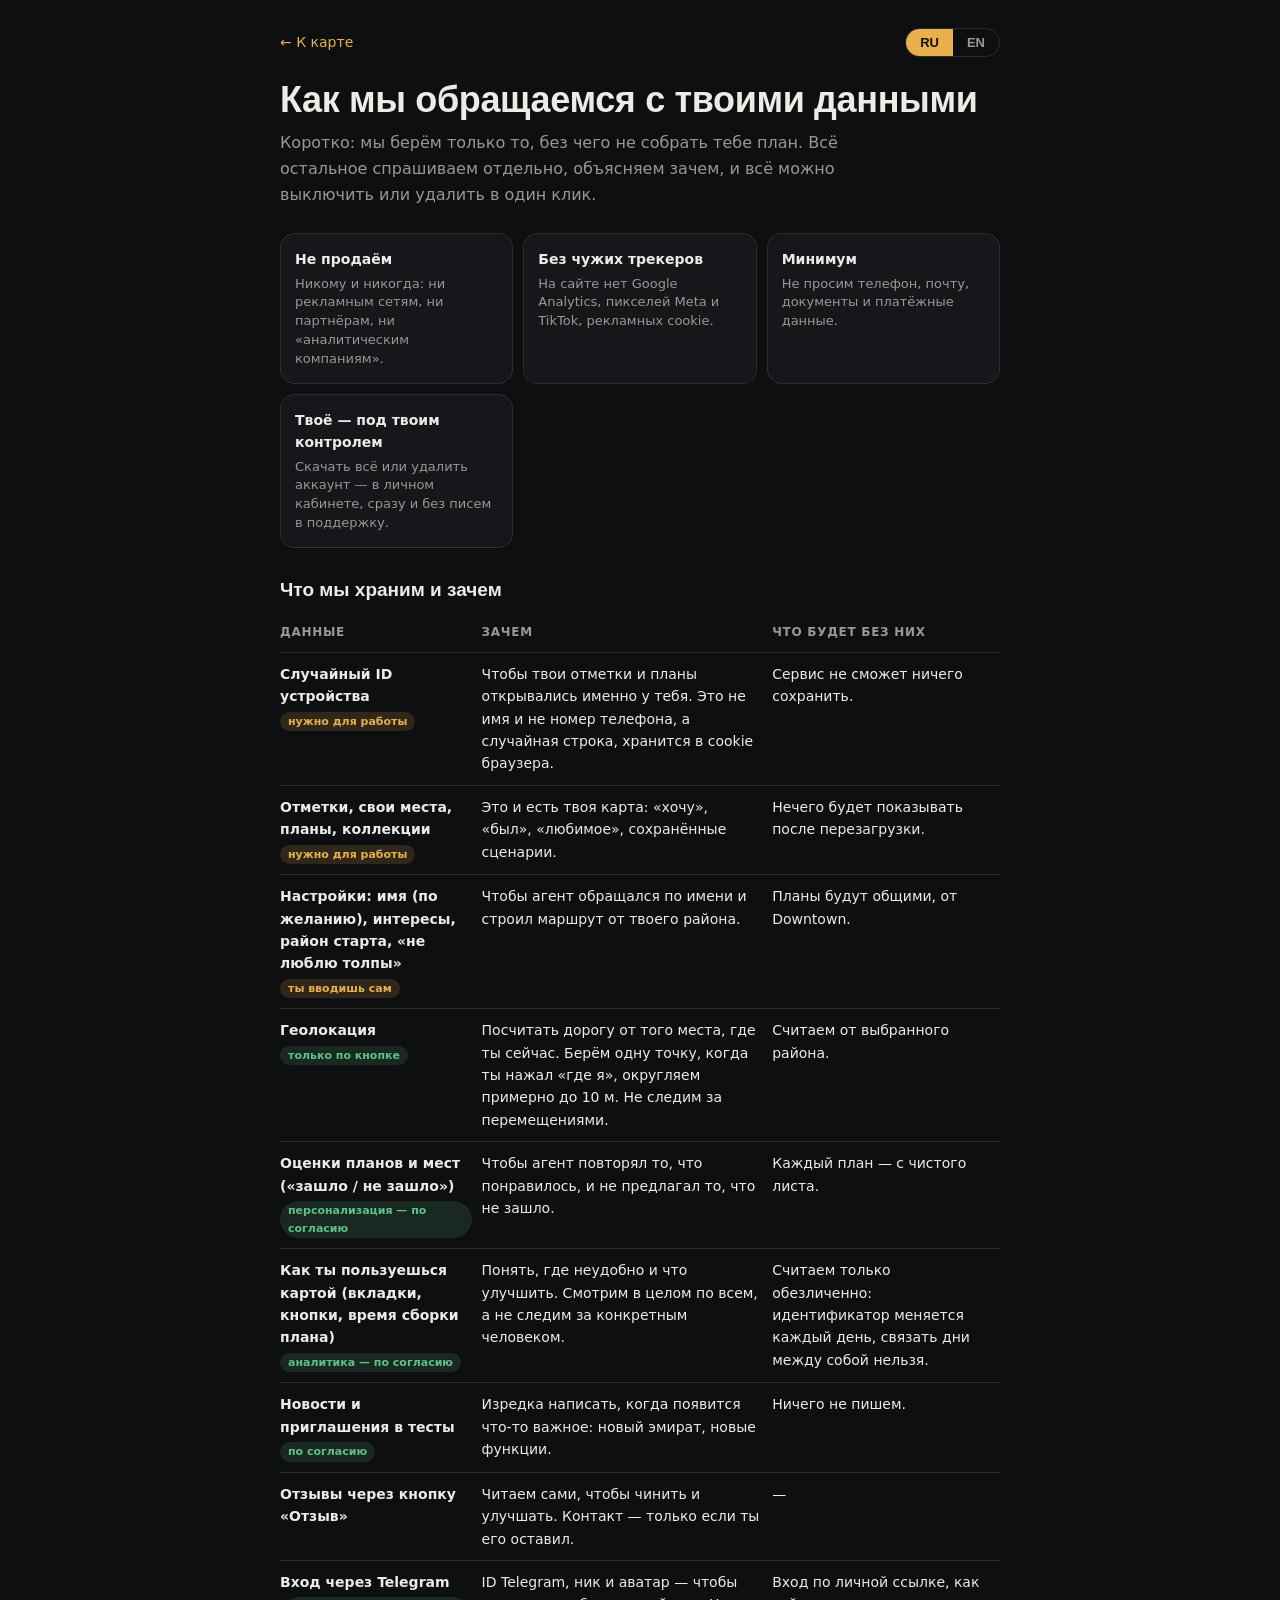
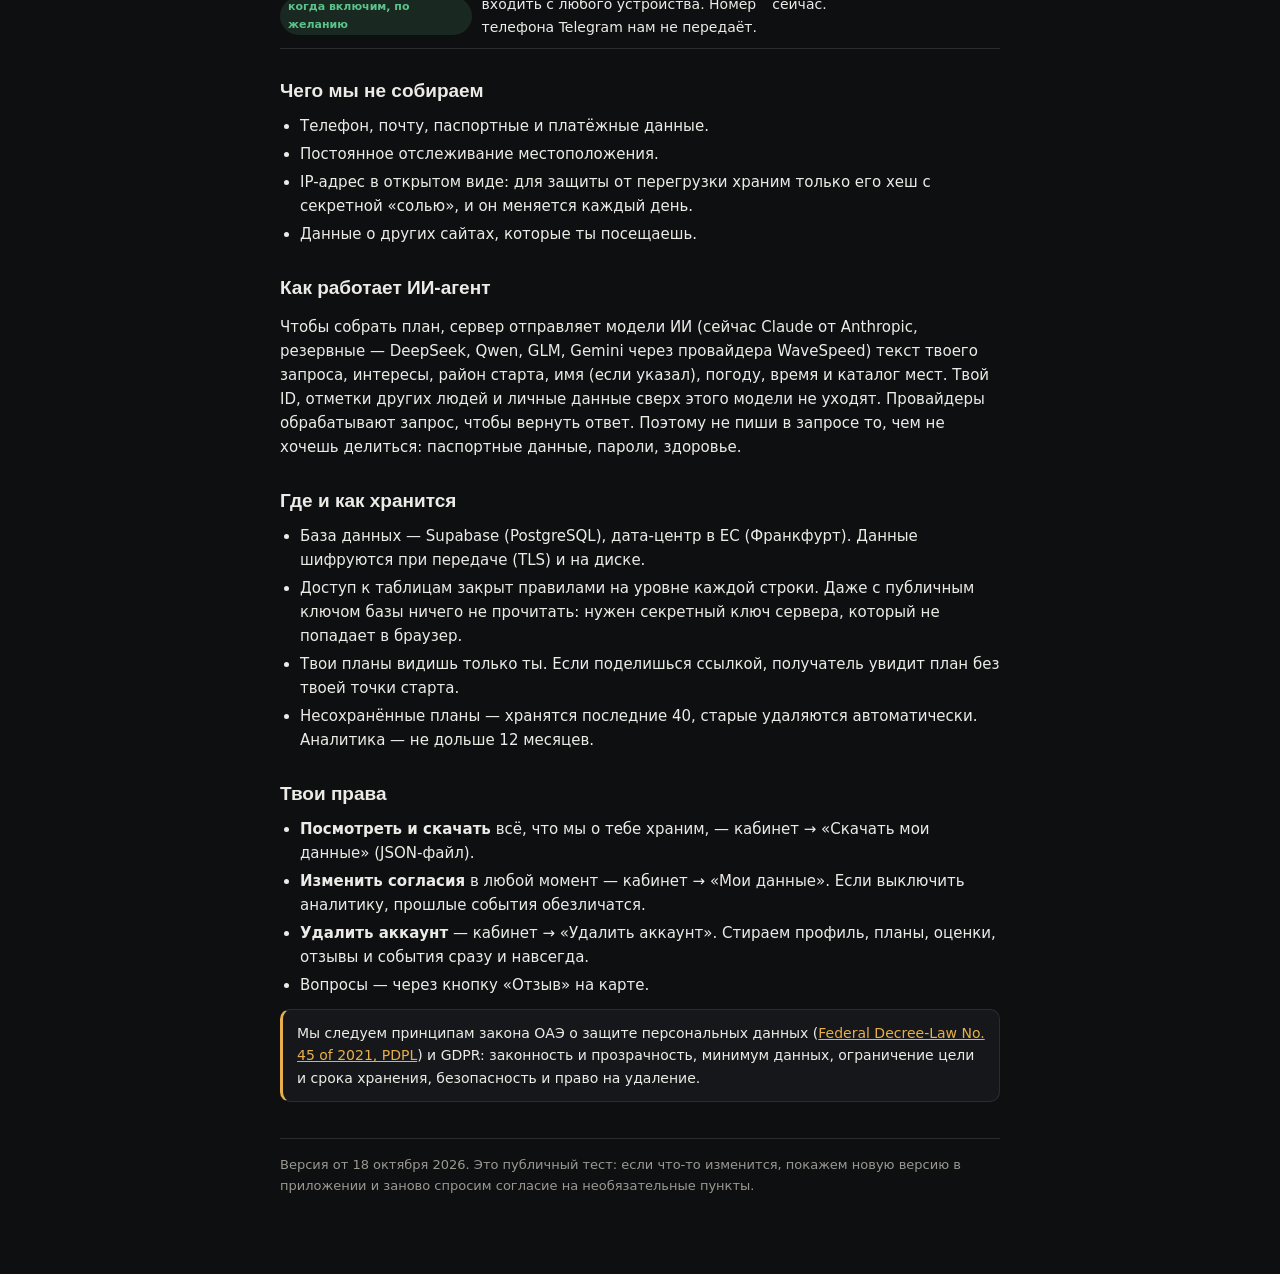
==== privacy.html @ 1b34b200 "v12: база, EN, поиск, «Для тебя», +85 мест по эмиратам, приватность" ====
<!doctype html>
<html lang="ru">
<head>
<meta charset="utf-8">
<meta name="viewport" content="width=device-width,initial-scale=1">
<title>Как мы обращаемся с данными — Моя карта</title>
<meta name="description" content="Что собирает «Моя карта», зачем, где хранится и как всё удалить.">
<link href="https://api.fontshare.com/v2/css?f[]=satoshi@400,500,700&f[]=clash-display@500,600&display=swap" rel="stylesheet">
<style>
:root{--bg:#0e0f11;--panel:#16171a;--line:#2a2c31;--text:#ecebe6;--mute:#9a9890;--gold:#e8b04a;--ok:#5cc28a}
*{box-sizing:border-box}html,body{margin:0;background:var(--bg);color:var(--text);font:15px/1.6 Satoshi,system-ui,sans-serif}
main{max-width:760px;margin:0 auto;padding:28px 20px 64px}
a{color:var(--gold)}
.top{display:flex;justify-content:space-between;align-items:center;gap:12px;margin-bottom:22px}
.back{font-size:14px;text-decoration:none}
.lang{display:flex;border:1px solid var(--line);border-radius:999px;overflow:hidden}
.lang button{background:none;border:0;color:var(--mute);padding:6px 14px;font:600 13px Satoshi,sans-serif;cursor:pointer}
.lang button.on{background:var(--gold);color:#111}
h1{font:600 clamp(26px,5vw,36px)/1.15 'Clash Display',Satoshi,sans-serif;margin:0 0 10px;letter-spacing:-.01em}
.lead{color:var(--mute);font-size:16px;margin:0 0 26px;max-width:62ch}
.pledge{display:grid;grid-template-columns:repeat(auto-fit,minmax(200px,1fr));gap:10px;margin:0 0 30px}
.pledge div{background:var(--panel);border:1px solid var(--line);border-radius:14px;padding:14px}
.pledge b{display:block;font-size:14px;margin-bottom:4px}.pledge span{color:var(--mute);font-size:13px;line-height:1.45;display:block}
h2{font:600 19px/1.3 'Clash Display',Satoshi,sans-serif;margin:30px 0 10px}
table{width:100%;border-collapse:collapse;font-size:14px;margin:6px 0 4px}
th,td{text-align:left;vertical-align:top;padding:10px 10px 10px 0;border-bottom:1px solid var(--line)}
th{color:var(--mute);font-weight:600;font-size:12px;text-transform:uppercase;letter-spacing:.06em}
td:first-child{font-weight:600;width:28%}
.tag{display:inline-block;font-size:11px;font-weight:700;padding:1px 8px;border-radius:999px;margin-top:4px}
.req{background:rgba(232,176,74,.15);color:var(--gold)}.opt{background:rgba(92,194,138,.14);color:var(--ok)}
ul{padding-left:20px;margin:6px 0}li{margin:4px 0}
.note{background:var(--panel);border:1px solid var(--line);border-left:3px solid var(--gold);border-radius:10px;padding:12px 14px;font-size:14px;color:var(--text);margin:12px 0}
.fine{color:var(--mute);font-size:13px;margin-top:36px;border-top:1px solid var(--line);padding-top:16px}
[data-l]{display:none}html[lang=ru] [data-l=ru],html[lang=en] [data-l=en]{display:block}
html[lang=ru] span[data-l=ru],html[lang=en] span[data-l=en]{display:inline}
@media (max-width:560px){td:first-child{width:auto}table,tbody,tr,td{display:block}th{display:none}td{border:0;padding:4px 0}tr{border-bottom:1px solid var(--line);padding:8px 0}}
</style>
</head>
<body>
<main>
<div class="top">
  <a class="back" href="./"><span data-l="ru">← К карте</span><span data-l="en">← Back to the map</span></a>
  <div class="lang" role="group" aria-label="Language"><button data-set="ru">RU</button><button data-set="en">EN</button></div>
</div>

<!-- ===================== RU ===================== -->
<section data-l="ru">
<h1>Как мы обращаемся с твоими данными</h1>
<p class="lead">Коротко: мы берём только то, без чего не собрать тебе план. Всё остальное спрашиваем отдельно, объясняем зачем, и всё можно выключить или удалить в один клик.</p>

<div class="pledge">
  <div><b>Не продаём</b><span>Никому и никогда: ни рекламным сетям, ни партнёрам, ни «аналитическим компаниям».</span></div>
  <div><b>Без чужих трекеров</b><span>На сайте нет Google Analytics, пикселей Meta и TikTok, рекламных cookie.</span></div>
  <div><b>Минимум</b><span>Не просим телефон, почту, документы и платёжные данные.</span></div>
  <div><b>Твоё — под твоим контролем</b><span>Скачать всё или удалить аккаунт — в личном кабинете, сразу и без писем в поддержку.</span></div>
</div>

<h2>Что мы храним и зачем</h2>
<table>
<tr><th>Данные</th><th>Зачем</th><th>Что будет без них</th></tr>
<tr><td>Случайный ID устройства<br><span class="tag req">нужно для работы</span></td><td>Чтобы твои отметки и планы открывались именно у тебя. Это не имя и не номер телефона, а случайная строка, хранится в cookie браузера.</td><td>Сервис не сможет ничего сохранить.</td></tr>
<tr><td>Отметки, свои места, планы, коллекции<br><span class="tag req">нужно для работы</span></td><td>Это и есть твоя карта: «хочу», «был», «любимое», сохранённые сценарии.</td><td>Нечего будет показывать после перезагрузки.</td></tr>
<tr><td>Настройки: имя (по желанию), интересы, район старта, «не люблю толпы»<br><span class="tag req">ты вводишь сам</span></td><td>Чтобы агент обращался по имени и строил маршрут от твоего района.</td><td>Планы будут общими, от Downtown.</td></tr>
<tr><td>Геолокация<br><span class="tag opt">только по кнопке</span></td><td>Посчитать дорогу от того места, где ты сейчас. Берём одну точку, когда ты нажал «где я», округляем примерно до 10 м. Не следим за перемещениями.</td><td>Считаем от выбранного района.</td></tr>
<tr><td>Оценки планов и мест («зашло / не зашло»)<br><span class="tag opt">персонализация — по согласию</span></td><td>Чтобы агент повторял то, что понравилось, и не предлагал то, что не зашло.</td><td>Каждый план — с чистого листа.</td></tr>
<tr><td>Как ты пользуешься картой (вкладки, кнопки, время сборки плана)<br><span class="tag opt">аналитика — по согласию</span></td><td>Понять, где неудобно и что улучшить. Смотрим в целом по всем, а не следим за конкретным человеком.</td><td>Считаем только обезличенно: идентификатор меняется каждый день, связать дни между собой нельзя.</td></tr>
<tr><td>Новости и приглашения в тесты<br><span class="tag opt">по согласию</span></td><td>Изредка написать, когда появится что-то важное: новый эмират, новые функции.</td><td>Ничего не пишем.</td></tr>
<tr><td>Отзывы через кнопку «Отзыв»</td><td>Читаем сами, чтобы чинить и улучшать. Контакт — только если ты его оставил.</td><td>—</td></tr>
<tr><td>Вход через Telegram<br><span class="tag opt">когда включим, по желанию</span></td><td>ID Telegram, ник и аватар — чтобы входить с любого устройства. Номер телефона Telegram нам не передаёт.</td><td>Вход по личной ссылке, как сейчас.</td></tr>
</table>

<h2>Чего мы не собираем</h2>
<ul>
<li>Телефон, почту, паспортные и платёжные данные.</li>
<li>Постоянное отслеживание местоположения.</li>
<li>IP-адрес в открытом виде: для защиты от перегрузки храним только его хеш с секретной «солью», и он меняется каждый день.</li>
<li>Данные о других сайтах, которые ты посещаешь.</li>
</ul>

<h2>Как работает ИИ-агент</h2>
<p>Чтобы собрать план, сервер отправляет модели ИИ (сейчас Claude от Anthropic, резервные — DeepSeek, Qwen, GLM, Gemini через провайдера WaveSpeed) текст твоего запроса, интересы, район старта, имя (если указал), погоду, время и каталог мест. Твой ID, отметки других людей и личные данные сверх этого модели не уходят. Провайдеры обрабатывают запрос, чтобы вернуть ответ. Поэтому не пиши в запросе то, чем не хочешь делиться: паспортные данные, пароли, здоровье.</p>

<h2>Где и как хранится</h2>
<ul>
<li>База данных — Supabase (PostgreSQL), дата-центр в ЕС (Франкфурт). Данные шифруются при передаче (TLS) и на диске.</li>
<li>Доступ к таблицам закрыт правилами на уровне каждой строки. Даже с публичным ключом базы ничего не прочитать: нужен секретный ключ сервера, который не попадает в браузер.</li>
<li>Твои планы видишь только ты. Если поделишься ссылкой, получатель увидит план без твоей точки старта.</li>
<li>Несохранённые планы — хранятся последние 40, старые удаляются автоматически. Аналитика — не дольше 12 месяцев.</li>
</ul>

<h2>Твои права</h2>
<ul>
<li><b>Посмотреть и скачать</b> всё, что мы о тебе храним, — кабинет → «Скачать мои данные» (JSON-файл).</li>
<li><b>Изменить согласия</b> в любой момент — кабинет → «Мои данные». Если выключить аналитику, прошлые события обезличатся.</li>
<li><b>Удалить аккаунт</b> — кабинет → «Удалить аккаунт». Стираем профиль, планы, оценки, отзывы и события сразу и навсегда.</li>
<li>Вопросы — через кнопку «Отзыв» на карте.</li>
</ul>

<div class="note">Мы следуем принципам закона ОАЭ о защите персональных данных (<a href="https://u.ae/en/about-the-uae/digital-uae/data/data-protection-laws" target="_blank" rel="noopener">Federal Decree-Law No. 45 of 2021, PDPL</a>) и GDPR: законность и прозрачность, минимум данных, ограничение цели и срока хранения, безопасность и право на удаление.</div>

<p class="fine">Версия от 18 октября 2026. Это публичный тест: если что-то изменится, покажем новую версию в приложении и заново спросим согласие на необязательные пункты.</p>
</section>

<!-- ===================== EN ===================== -->
<section data-l="en">
<h1>How we handle your data</h1>
<p class="lead">In short: we keep only what we need to build your plans. Everything else is opt-in, explained, and can be switched off or deleted in one click.</p>

<div class="pledge">
  <div><b>We don't sell data</b><span>Not to ad networks, partners or "analytics companies". Ever.</span></div>
  <div><b>No third-party trackers</b><span>No Google Analytics, no Meta or TikTok pixels, no advertising cookies.</span></div>
  <div><b>Bare minimum</b><span>We don't ask for your phone, email, documents or payment details.</span></div>
  <div><b>You're in control</b><span>Download everything or delete your account from your profile, instantly.</span></div>
</div>

<h2>What we store and why</h2>
<table>
<tr><th>Data</th><th>Why</th><th>Without it</th></tr>
<tr><td>Random device ID<br><span class="tag req">required</span></td><td>So your marks and plans open for you. It's a random string in a browser cookie, not your name or number.</td><td>Nothing can be saved.</td></tr>
<tr><td>Marks, your own places, plans, collections<br><span class="tag req">required</span></td><td>That's your map: "want", "been", "favourite" and saved plans.</td><td>Nothing to show after a reload.</td></tr>
<tr><td>Settings: name (optional), interests, start area, "avoid crowds"<br><span class="tag req">entered by you</span></td><td>So the agent addresses you by name and plans routes from your area.</td><td>Generic plans from Downtown.</td></tr>
<tr><td>Location<br><span class="tag opt">only on tap</span></td><td>Count travel time from where you are. One point when you tap "where am I", rounded to ~10 m. No tracking.</td><td>We use your chosen area.</td></tr>
<tr><td>Plan and place ratings<br><span class="tag opt">personalisation — opt-in</span></td><td>So the agent repeats what you liked and avoids what you didn't.</td><td>Every plan starts from scratch.</td></tr>
<tr><td>How you use the app (tabs, buttons, plan build time)<br><span class="tag opt">analytics — opt-in</span></td><td>To see what's inconvenient and improve it, looking at totals rather than individuals.</td><td>Only anonymous counts: the ID rotates daily and days can't be linked.</td></tr>
<tr><td>News and test invites<br><span class="tag opt">opt-in</span></td><td>A rare message when something important ships.</td><td>We never write.</td></tr>
<tr><td>Feedback via the "Feedback" button</td><td>We read it to fix and improve things. Contact only if you leave one.</td><td>—</td></tr>
<tr><td>Telegram login<br><span class="tag opt">coming soon, optional</span></td><td>Telegram ID, username and photo, so you can sign in on any device. Telegram does not share your phone number.</td><td>Personal sign-in link, as today.</td></tr>
</table>

<h2>What we don't collect</h2>
<ul>
<li>Phone, email, ID or payment data.</li>
<li>Continuous location tracking.</li>
<li>Plain IP addresses: for abuse protection we keep only a salted hash that rotates daily.</li>
<li>Your activity on other websites.</li>
</ul>

<h2>How the AI agent works</h2>
<p>To build a plan, our server sends the AI model (currently Anthropic's Claude; fallbacks DeepSeek, Qwen, GLM and Gemini via WaveSpeed) your request text, interests, start area, name (if given), weather, time and the place catalogue. Your ID and other people's data are not sent. Providers process the request to return an answer, so please don't put anything sensitive in it: IDs, passwords, health details.</p>

<h2>Where and how it's stored</h2>
<ul>
<li>Database: Supabase (PostgreSQL) in the EU (Frankfurt). Encrypted in transit (TLS) and at rest.</li>
<li>Row-level security on every table. The public database key alone can't read anything; a server-only secret is required and never reaches the browser.</li>
<li>Only you see your plans. A shared link shows the plan without your starting point.</li>
<li>Unsaved plans: the latest 40 are kept, older ones are removed automatically. Analytics: at most 12 months.</li>
</ul>

<h2>Your rights</h2>
<ul>
<li><b>Access and download</b> everything we store: Profile → "Download my data" (JSON).</li>
<li><b>Change consents</b> any time: Profile → "My data". Turning analytics off anonymises past events.</li>
<li><b>Delete your account</b>: Profile → "Delete account". Profile, plans, ratings, feedback and events are erased immediately.</li>
<li>Questions: use the "Feedback" button on the map.</li>
</ul>

<div class="note">We follow the principles of the UAE Personal Data Protection Law (<a href="https://u.ae/en/about-the-uae/digital-uae/data/data-protection-laws" target="_blank" rel="noopener">Federal Decree-Law No. 45 of 2021, PDPL</a>) and the GDPR: lawfulness and transparency, data minimisation, purpose and storage limitation, security and the right to erasure.</div>

<p class="fine">Version of 18 October 2026. This is a public beta: if anything changes we'll show the new version in the app and ask again for optional consents.</p>
</section>
</main>
<script>
(function(){var q=new URLSearchParams(location.search).get('lang');var l=q||(function(){var m=document.cookie.match(/(?:^|; )dm_lang=([^;]*)/);return m?m[1]:null})()||'ru';
function set(x){document.documentElement.lang=x;document.querySelectorAll('.lang button').forEach(function(b){b.classList.toggle('on',b.dataset.set===x)});document.title=x==='ru'?'Как мы обращаемся с данными — Моя карта':'How we handle your data — My Map';document.cookie='dm_lang='+x+';path=/;max-age=31536000;samesite=lax';}
set(l==='en'?'en':'ru');document.querySelectorAll('.lang button').forEach(function(b){b.onclick=function(){set(b.dataset.set)}});})();
</script>
</body>
</html>
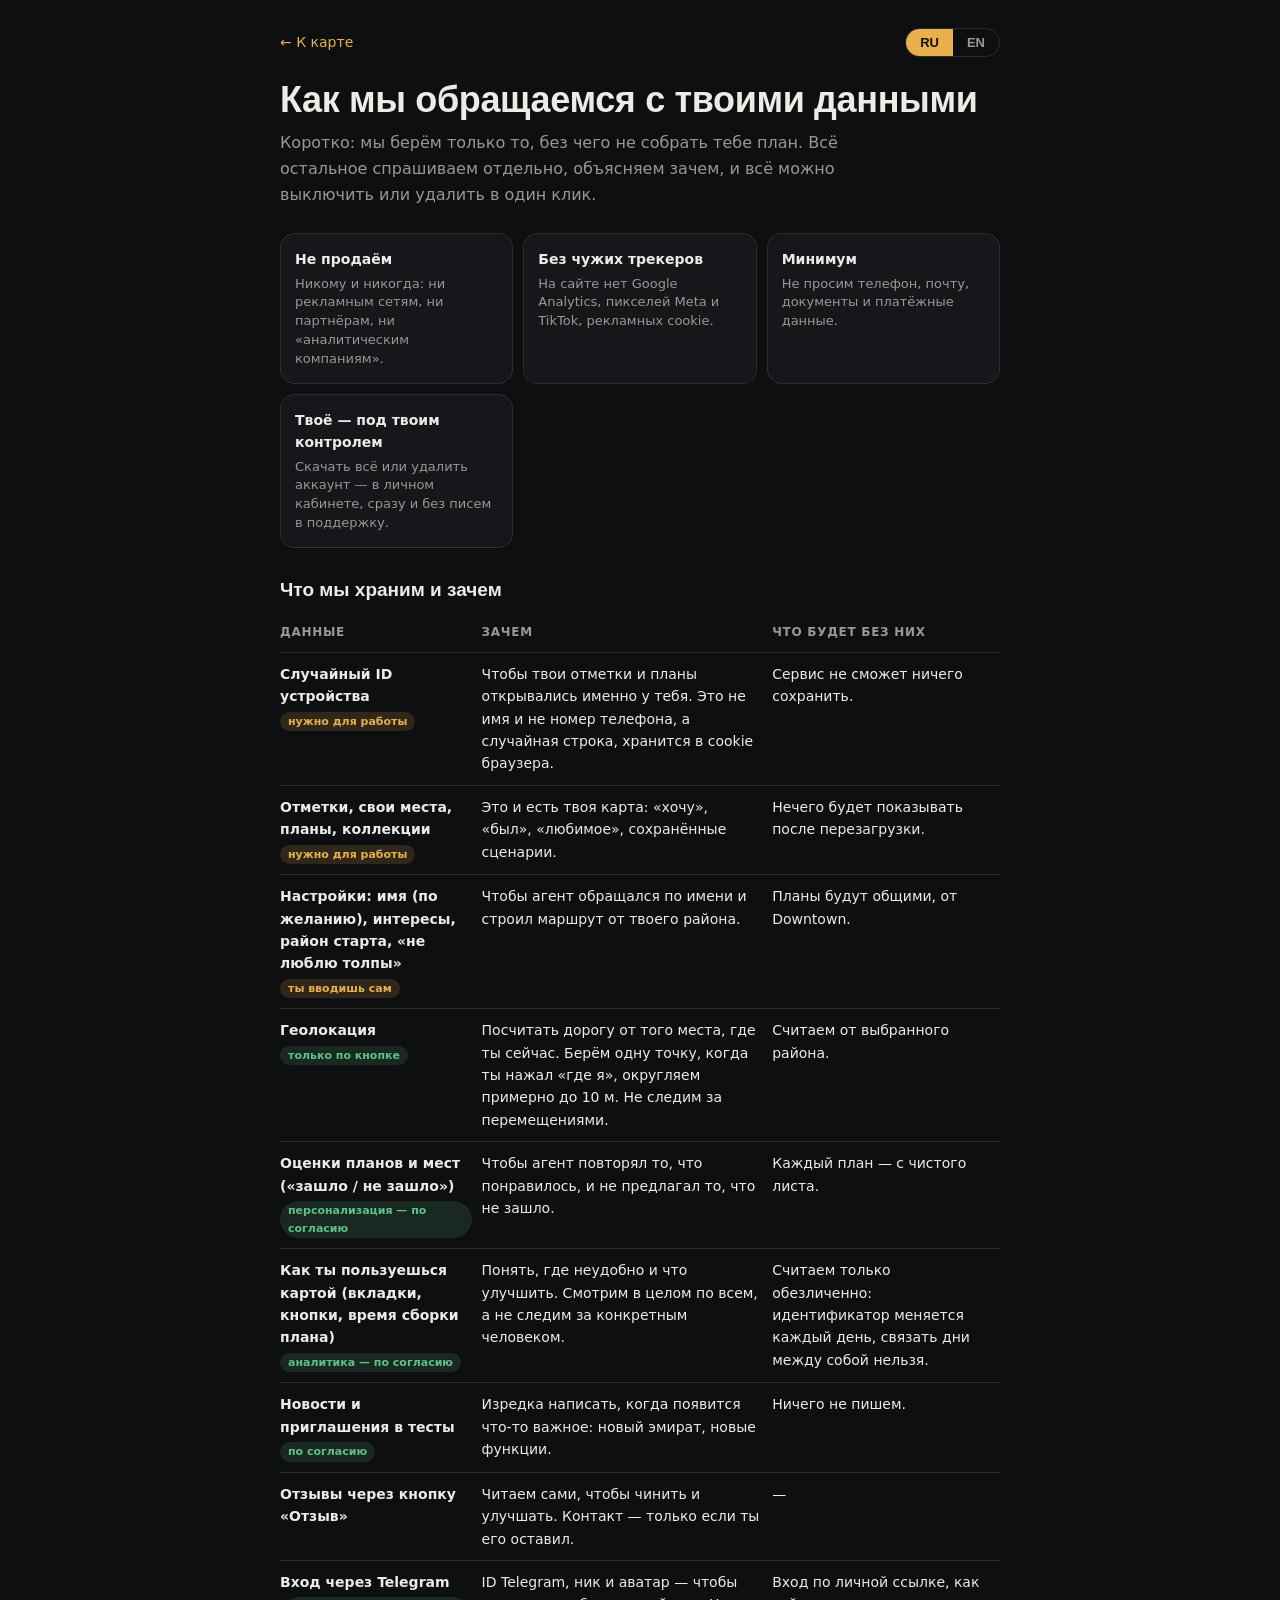
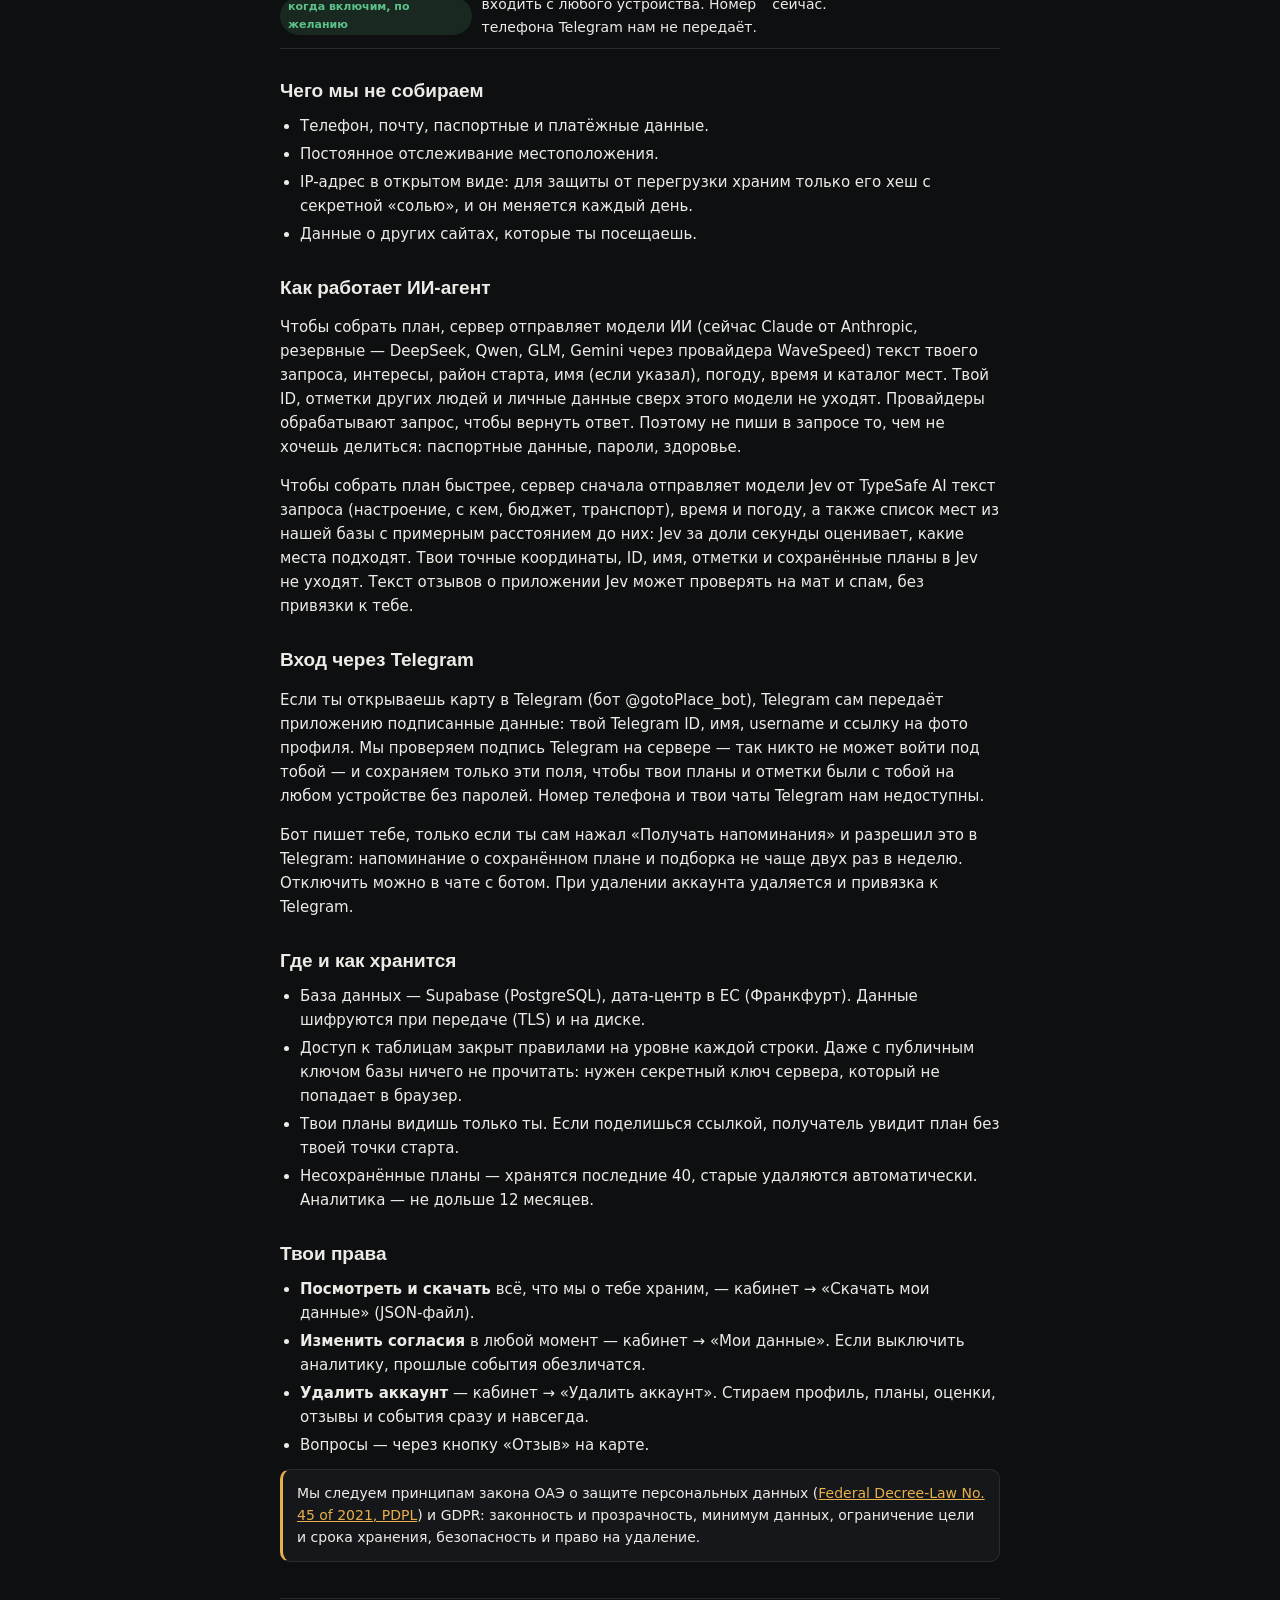
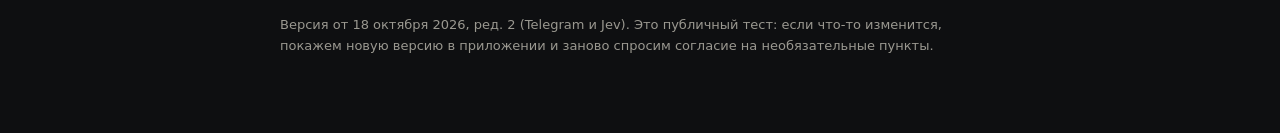
==== commit 89aa6c10: "v13: Telegram Mini App, Jev-отбор, безопасность входа" ====
--- a/privacy.html
+++ b/privacy.html
@@ -80,6 +80,12 @@
 <h2>Как работает ИИ-агент</h2>
 <p>Чтобы собрать план, сервер отправляет модели ИИ (сейчас Claude от Anthropic, резервные — DeepSeek, Qwen, GLM, Gemini через провайдера WaveSpeed) текст твоего запроса, интересы, район старта, имя (если указал), погоду, время и каталог мест. Твой ID, отметки других людей и личные данные сверх этого модели не уходят. Провайдеры обрабатывают запрос, чтобы вернуть ответ. Поэтому не пиши в запросе то, чем не хочешь делиться: паспортные данные, пароли, здоровье.</p>
 
+<p>Чтобы собрать план быстрее, сервер сначала отправляет модели Jev от TypeSafe AI текст запроса (настроение, с кем, бюджет, транспорт), время и погоду, а также список мест из нашей базы с примерным расстоянием до них: Jev за доли секунды оценивает, какие места подходят. Твои точные координаты, ID, имя, отметки и сохранённые планы в Jev не уходят. Текст отзывов о приложении Jev может проверять на мат и спам, без привязки к тебе.</p>
+
+<h2>Вход через Telegram</h2>
+<p>Если ты открываешь карту в Telegram (бот @gotoPlace_bot), Telegram сам передаёт приложению подписанные данные: твой Telegram ID, имя, username и ссылку на фото профиля. Мы проверяем подпись Telegram на сервере — так никто не может войти под тобой — и сохраняем только эти поля, чтобы твои планы и отметки были с тобой на любом устройстве без паролей. Номер телефона и твои чаты Telegram нам недоступны.</p>
+<p>Бот пишет тебе, только если ты сам нажал «Получать напоминания» и разрешил это в Telegram: напоминание о сохранённом плане и подборка не чаще двух раз в неделю. Отключить можно в чате с ботом. При удалении аккаунта удаляется и привязка к Telegram.</p>
+
 <h2>Где и как хранится</h2>
 <ul>
 <li>База данных — Supabase (PostgreSQL), дата-центр в ЕС (Франкфурт). Данные шифруются при передаче (TLS) и на диске.</li>
@@ -98,7 +104,7 @@
 
 <div class="note">Мы следуем принципам закона ОАЭ о защите персональных данных (<a href="https://u.ae/en/about-the-uae/digital-uae/data/data-protection-laws" target="_blank" rel="noopener">Federal Decree-Law No. 45 of 2021, PDPL</a>) и GDPR: законность и прозрачность, минимум данных, ограничение цели и срока хранения, безопасность и право на удаление.</div>
 
-<p class="fine">Версия от 18 октября 2026. Это публичный тест: если что-то изменится, покажем новую версию в приложении и заново спросим согласие на необязательные пункты.</p>
+<p class="fine">Версия от 18 октября 2026, ред. 2 (Telegram и Jev). Это публичный тест: если что-то изменится, покажем новую версию в приложении и заново спросим согласие на необязательные пункты.</p>
 </section>
 
 <!-- ===================== EN ===================== -->
@@ -138,6 +144,12 @@
 <h2>How the AI agent works</h2>
 <p>To build a plan, our server sends the AI model (currently Anthropic's Claude; fallbacks DeepSeek, Qwen, GLM and Gemini via WaveSpeed) your request text, interests, start area, name (if given), weather, time and the place catalogue. Your ID and other people's data are not sent. Providers process the request to return an answer, so please don't put anything sensitive in it: IDs, passwords, health details.</p>
 
+<p>To build plans faster, our server first sends the Jev model by TypeSafe AI your request text (mood, company, budget, transport), the time and weather, plus a list of places from our catalogue with approximate distances; Jev scores in a fraction of a second which places fit. Your exact location, ID, name, marks and saved plans are not sent to Jev. Jev may also check app feedback text for profanity and spam, without linking it to you.</p>
+
+<h2>Signing in with Telegram</h2>
+<p>If you open the map in Telegram (bot @gotoPlace_bot), Telegram passes signed data to the app: your Telegram ID, name, username and profile photo link. We verify Telegram's signature on our server, so nobody can sign in as you, and store only these fields so your plans and marks follow you on any device without passwords. We never get your phone number or your Telegram chats.</p>
+<p>The bot only messages you if you tap “Get reminders” and allow it in Telegram: a reminder about a saved plan and picks no more than twice a week. Turn it off in the bot chat. Deleting your account also removes the Telegram link.</p>
+
 <h2>Where and how it's stored</h2>
 <ul>
 <li>Database: Supabase (PostgreSQL) in the EU (Frankfurt). Encrypted in transit (TLS) and at rest.</li>
@@ -156,7 +168,7 @@
 
 <div class="note">We follow the principles of the UAE Personal Data Protection Law (<a href="https://u.ae/en/about-the-uae/digital-uae/data/data-protection-laws" target="_blank" rel="noopener">Federal Decree-Law No. 45 of 2021, PDPL</a>) and the GDPR: lawfulness and transparency, data minimisation, purpose and storage limitation, security and the right to erasure.</div>
 
-<p class="fine">Version of 18 October 2026. This is a public beta: if anything changes we'll show the new version in the app and ask again for optional consents.</p>
+<p class="fine">Version of 18 October 2026, rev. 2 (Telegram and Jev). This is a public beta: if anything changes we'll show the new version in the app and ask again for optional consents.</p>
 </section>
 </main>
 <script>
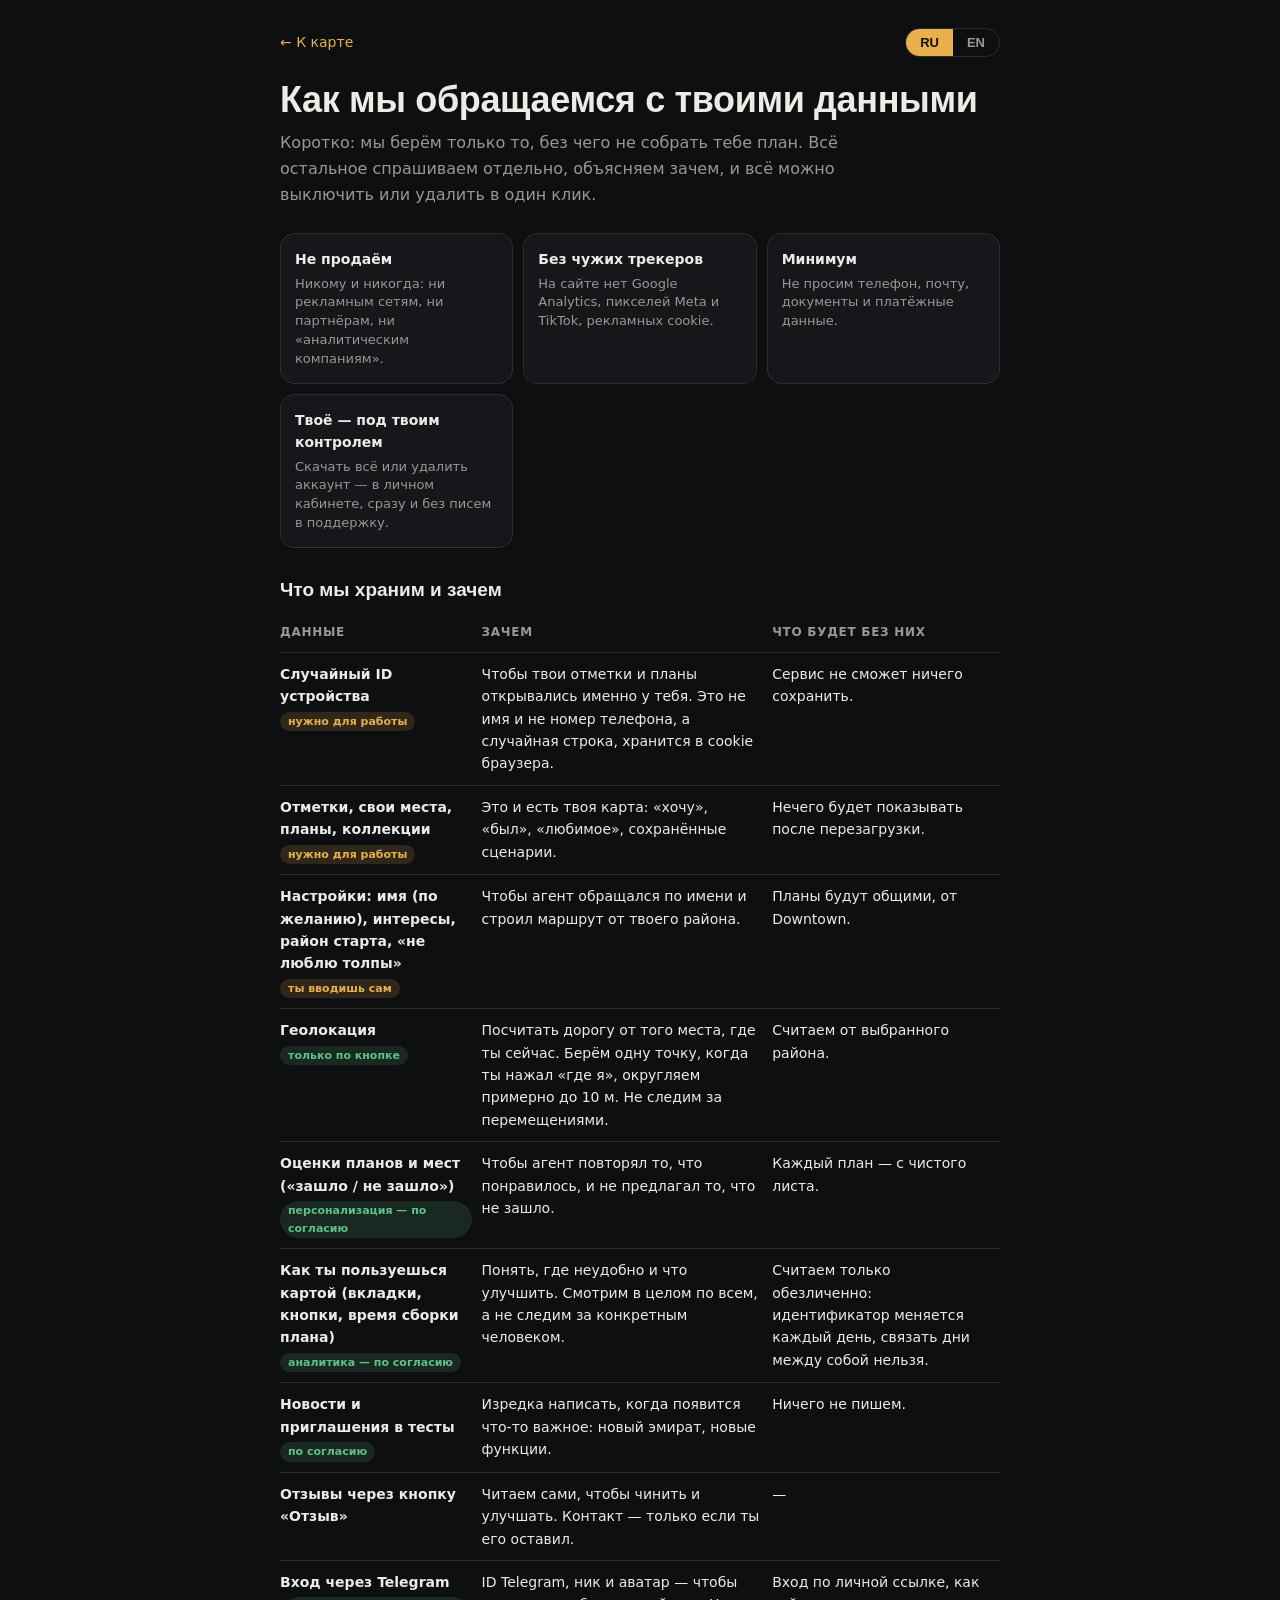
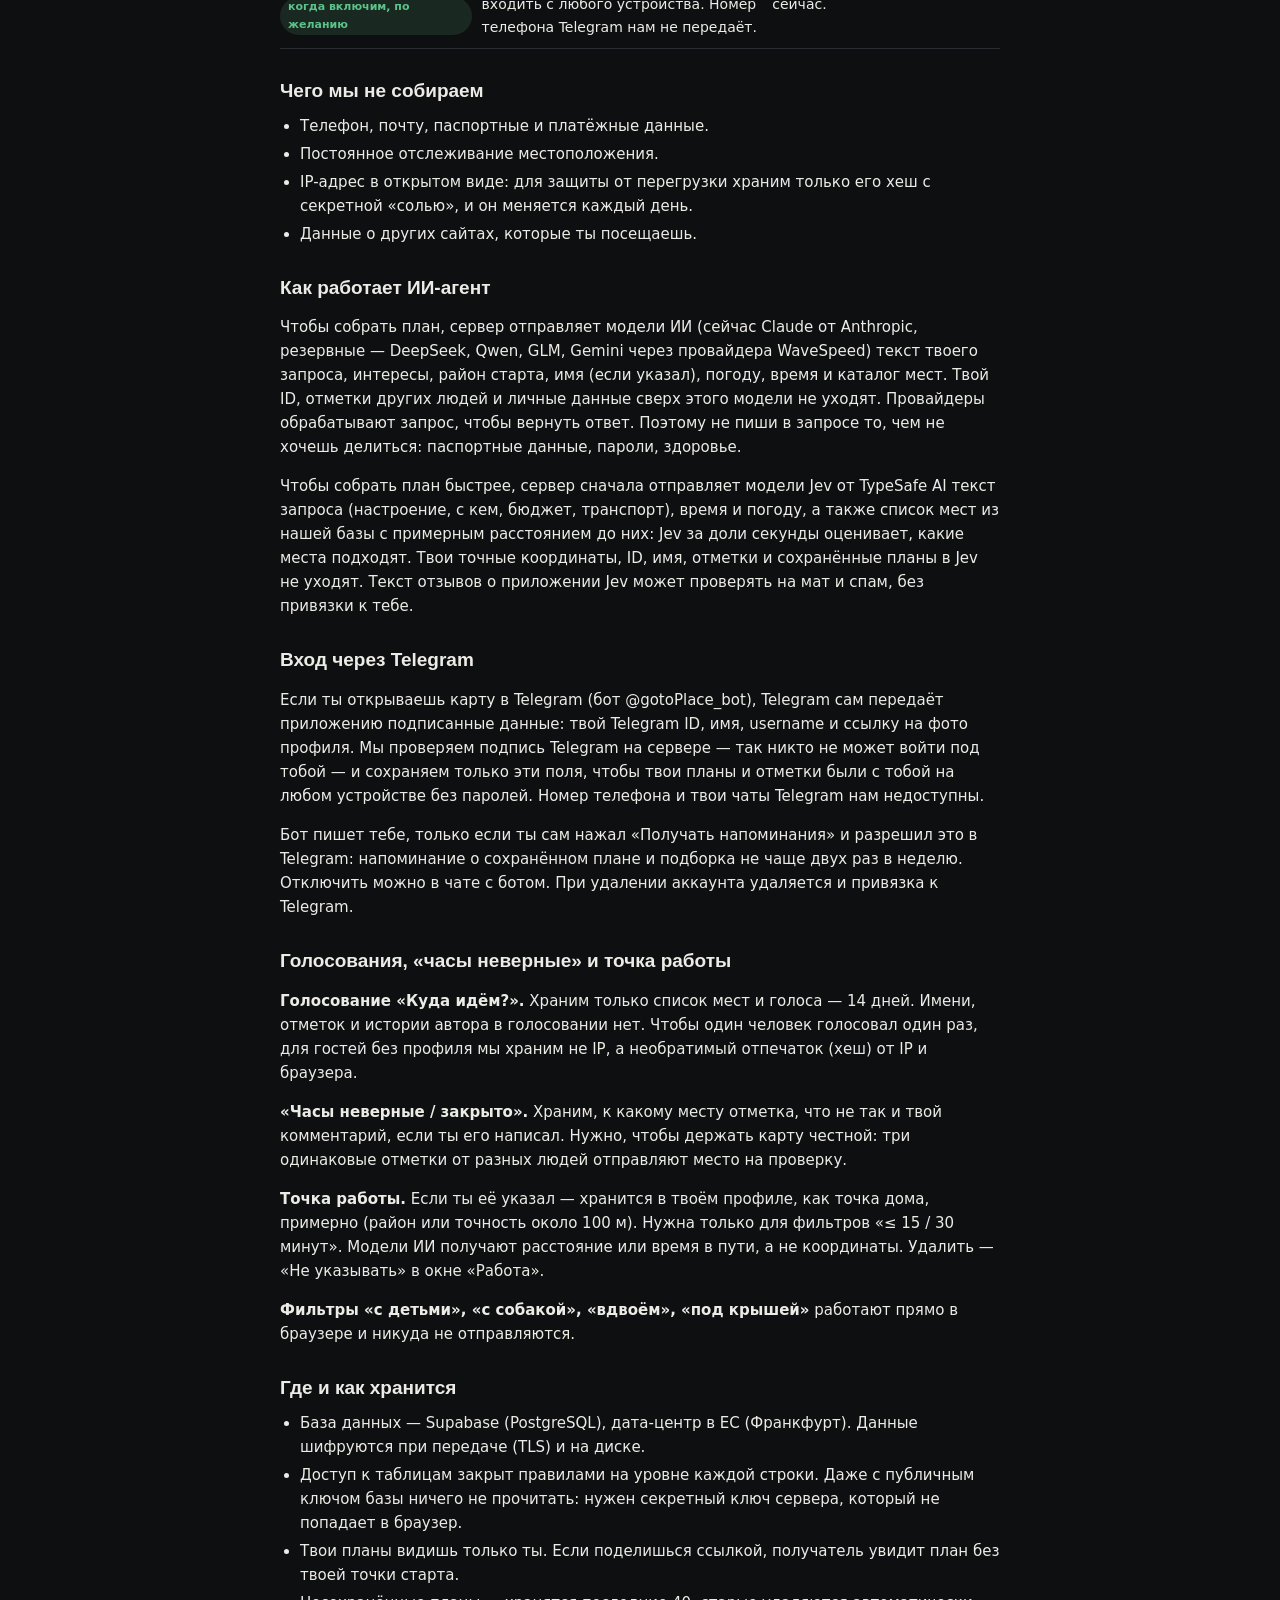
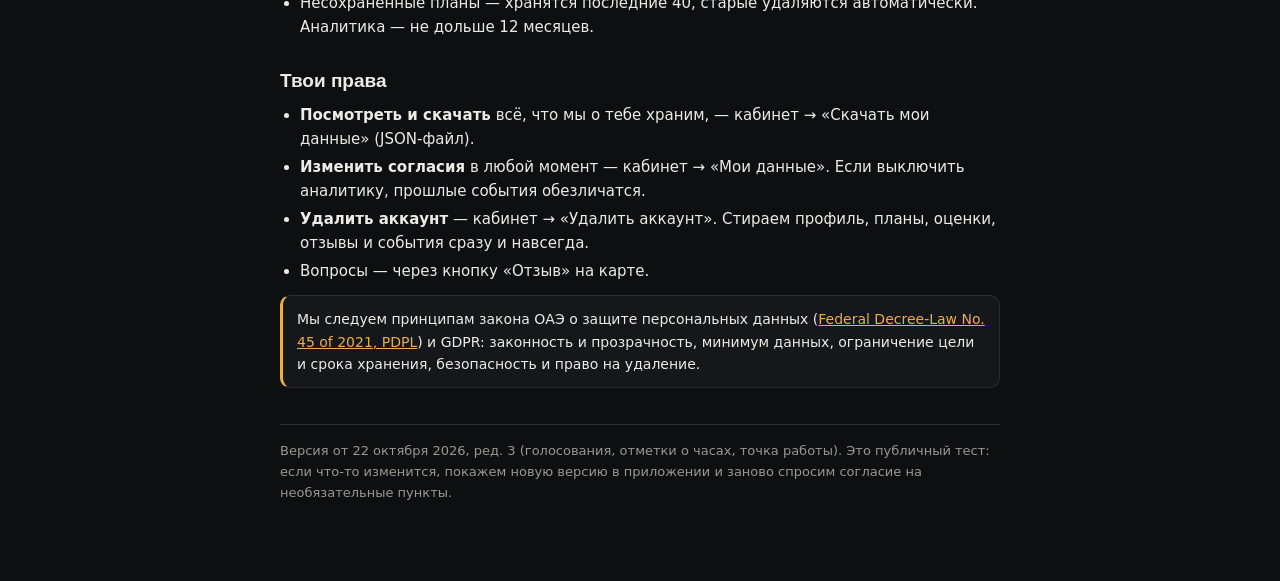
==== commit 7e547c99: "v14: мобильная версия под iPhone, быстрые фильтры, голосования, подборка на выходные" ====
--- a/privacy.html
+++ b/privacy.html
@@ -86,6 +86,11 @@
 <p>Если ты открываешь карту в Telegram (бот @gotoPlace_bot), Telegram сам передаёт приложению подписанные данные: твой Telegram ID, имя, username и ссылку на фото профиля. Мы проверяем подпись Telegram на сервере — так никто не может войти под тобой — и сохраняем только эти поля, чтобы твои планы и отметки были с тобой на любом устройстве без паролей. Номер телефона и твои чаты Telegram нам недоступны.</p>
 <p>Бот пишет тебе, только если ты сам нажал «Получать напоминания» и разрешил это в Telegram: напоминание о сохранённом плане и подборка не чаще двух раз в неделю. Отключить можно в чате с ботом. При удалении аккаунта удаляется и привязка к Telegram.</p>
 
+<h2>Голосования, «часы неверные» и точка работы</h2>
+<p><b>Голосование «Куда идём?».</b> Храним только список мест и голоса — 14 дней. Имени, отметок и истории автора в голосовании нет. Чтобы один человек голосовал один раз, для гостей без профиля мы храним не IP, а необратимый отпечаток (хеш) от IP и браузера.</p>
+<p><b>«Часы неверные / закрыто».</b> Храним, к какому месту отметка, что не так и твой комментарий, если ты его написал. Нужно, чтобы держать карту честной: три одинаковые отметки от разных людей отправляют место на проверку.</p>
+<p><b>Точка работы.</b> Если ты её указал — хранится в твоём профиле, как точка дома, примерно (район или точность около 100 м). Нужна только для фильтров «≤ 15 / 30 минут». Модели ИИ получают расстояние или время в пути, а не координаты. Удалить — «Не указывать» в окне «Работа».</p>
+<p><b>Фильтры «с детьми», «с собакой», «вдвоём», «под крышей»</b> работают прямо в браузере и никуда не отправляются.</p>
 <h2>Где и как хранится</h2>
 <ul>
 <li>База данных — Supabase (PostgreSQL), дата-центр в ЕС (Франкфурт). Данные шифруются при передаче (TLS) и на диске.</li>
@@ -104,7 +109,7 @@
 
 <div class="note">Мы следуем принципам закона ОАЭ о защите персональных данных (<a href="https://u.ae/en/about-the-uae/digital-uae/data/data-protection-laws" target="_blank" rel="noopener">Federal Decree-Law No. 45 of 2021, PDPL</a>) и GDPR: законность и прозрачность, минимум данных, ограничение цели и срока хранения, безопасность и право на удаление.</div>
 
-<p class="fine">Версия от 18 октября 2026, ред. 2 (Telegram и Jev). Это публичный тест: если что-то изменится, покажем новую версию в приложении и заново спросим согласие на необязательные пункты.</p>
+<p class="fine">Версия от 22 октября 2026, ред. 3 (голосования, отметки о часах, точка работы). Это публичный тест: если что-то изменится, покажем новую версию в приложении и заново спросим согласие на необязательные пункты.</p>
 </section>
 
 <!-- ===================== EN ===================== -->
@@ -150,6 +155,11 @@
 <p>If you open the map in Telegram (bot @gotoPlace_bot), Telegram passes signed data to the app: your Telegram ID, name, username and profile photo link. We verify Telegram's signature on our server, so nobody can sign in as you, and store only these fields so your plans and marks follow you on any device without passwords. We never get your phone number or your Telegram chats.</p>
 <p>The bot only messages you if you tap “Get reminders” and allow it in Telegram: a reminder about a saved plan and picks no more than twice a week. Turn it off in the bot chat. Deleting your account also removes the Telegram link.</p>
 
+<h2>Votes, "wrong hours" and work location</h2>
+<p><b>"Where are we going?" votes.</b> We store only the list of places and the votes, for 14 days. The author's name, marks and history are not part of a vote. To keep it one vote per person, for guests without a profile we store an irreversible hash of IP and browser, not the IP itself.</p>
+<p><b>"Wrong hours / closed".</b> We store which place, what's wrong and your comment if you wrote one. Three matching reports from different people send the place for review.</p>
+<p><b>Work location.</b> If you set it, it's stored in your profile like your home point, approximately (district or ~100 m). Used only for the "≤ 15 / 30 min" filters. AI models get distances or travel times, not coordinates. Remove it with "Don't set" in the Work dialog.</p>
+<p><b>Filters "with kids", "with dog", "for two", "indoors"</b> run in your browser and are not sent anywhere.</p>
 <h2>Where and how it's stored</h2>
 <ul>
 <li>Database: Supabase (PostgreSQL) in the EU (Frankfurt). Encrypted in transit (TLS) and at rest.</li>
@@ -168,7 +178,7 @@
 
 <div class="note">We follow the principles of the UAE Personal Data Protection Law (<a href="https://u.ae/en/about-the-uae/digital-uae/data/data-protection-laws" target="_blank" rel="noopener">Federal Decree-Law No. 45 of 2021, PDPL</a>) and the GDPR: lawfulness and transparency, data minimisation, purpose and storage limitation, security and the right to erasure.</div>
 
-<p class="fine">Version of 18 October 2026, rev. 2 (Telegram and Jev). This is a public beta: if anything changes we'll show the new version in the app and ask again for optional consents.</p>
+<p class="fine">Version of 22 October 2026, rev. 3 (votes, hours reports, work location). This is a public beta: if anything changes we'll show the new version in the app and ask again for optional consents.</p>
 </section>
 </main>
 <script>
